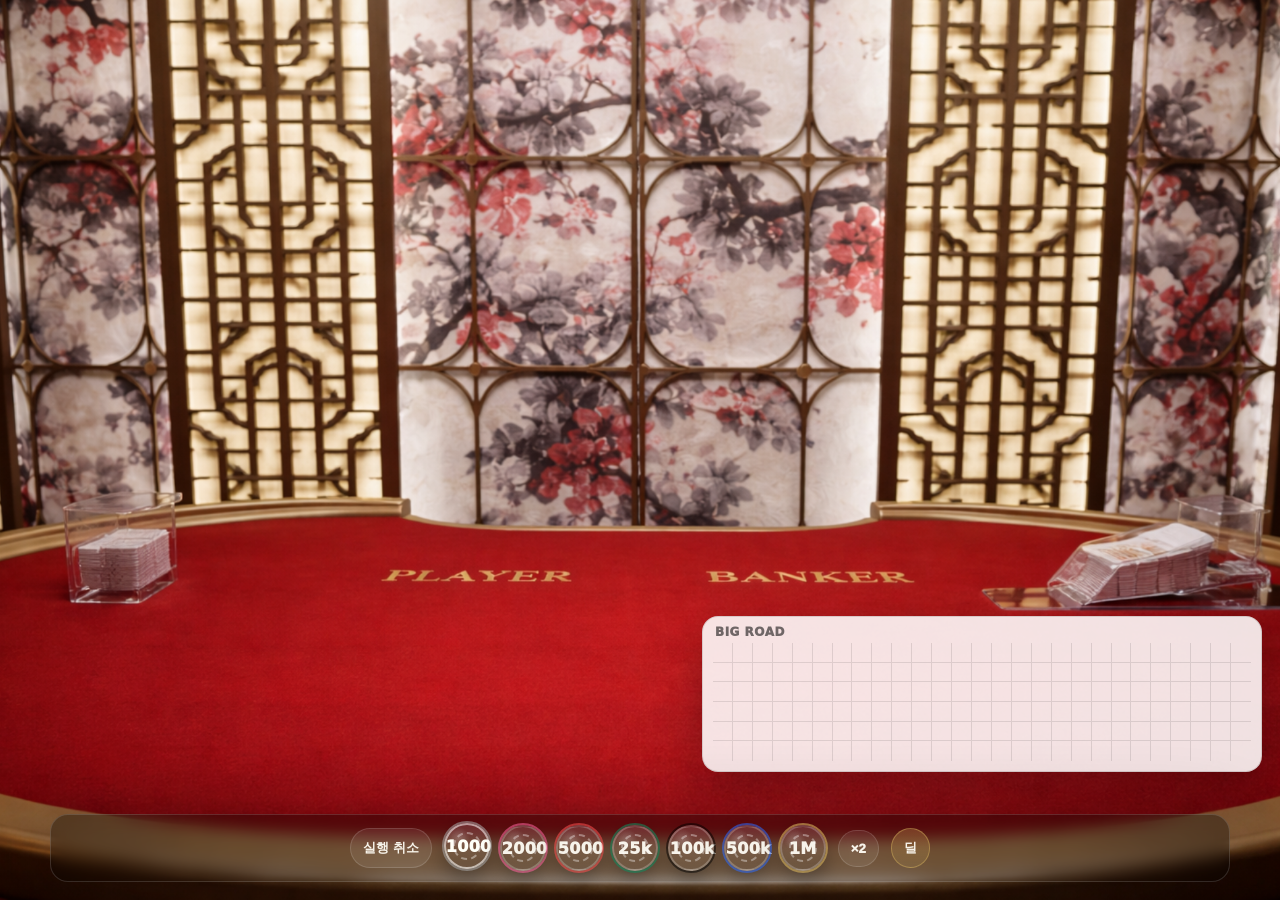
==== game.html @ f364deae "Update game.html" ====
<!doctype html>
<html lang="ko">
<head>
<meta charset="utf-8" />
<meta name="viewport" content="width=device-width, initial-scale=1" />
<title>ACE 바카라 - Evolution Custom (QHD)</title>
<style>
  :root{
    --white:#f7f3ea;
    --glass: rgba(0,0,0,.30);
    --line: rgba(255,255,255,.14);

    --p:#2f6cff;
    --t:#18a76f;
    --b:#e04848;

    --shadow: 0 18px 55px rgba(0,0,0,.35);
    --chipShadow: 0 10px 22px rgba(0,0,0,.35);

    --cardW: 66px;
    --cardH: 92px;

    --cols: 27;
    --rows: 6;

    --safeX: 18px;
    --safeBottom: 18px;
  }

  *{box-sizing:border-box}
  html,body{height:100%}
  body{
    margin:0;
    font-family: ui-sans-serif, system-ui, -apple-system, Segoe UI, Roboto, "Noto Sans KR", Arial;
    color: var(--white);
    overflow:hidden;
    background:#050608;
  }
  .stage{position:relative;width:100%;height:100%}

  /* 배경: 그림자/오버레이 제거(선명) */
  .bg{
    position:absolute; inset:0;
    background-image: url("[data-uri]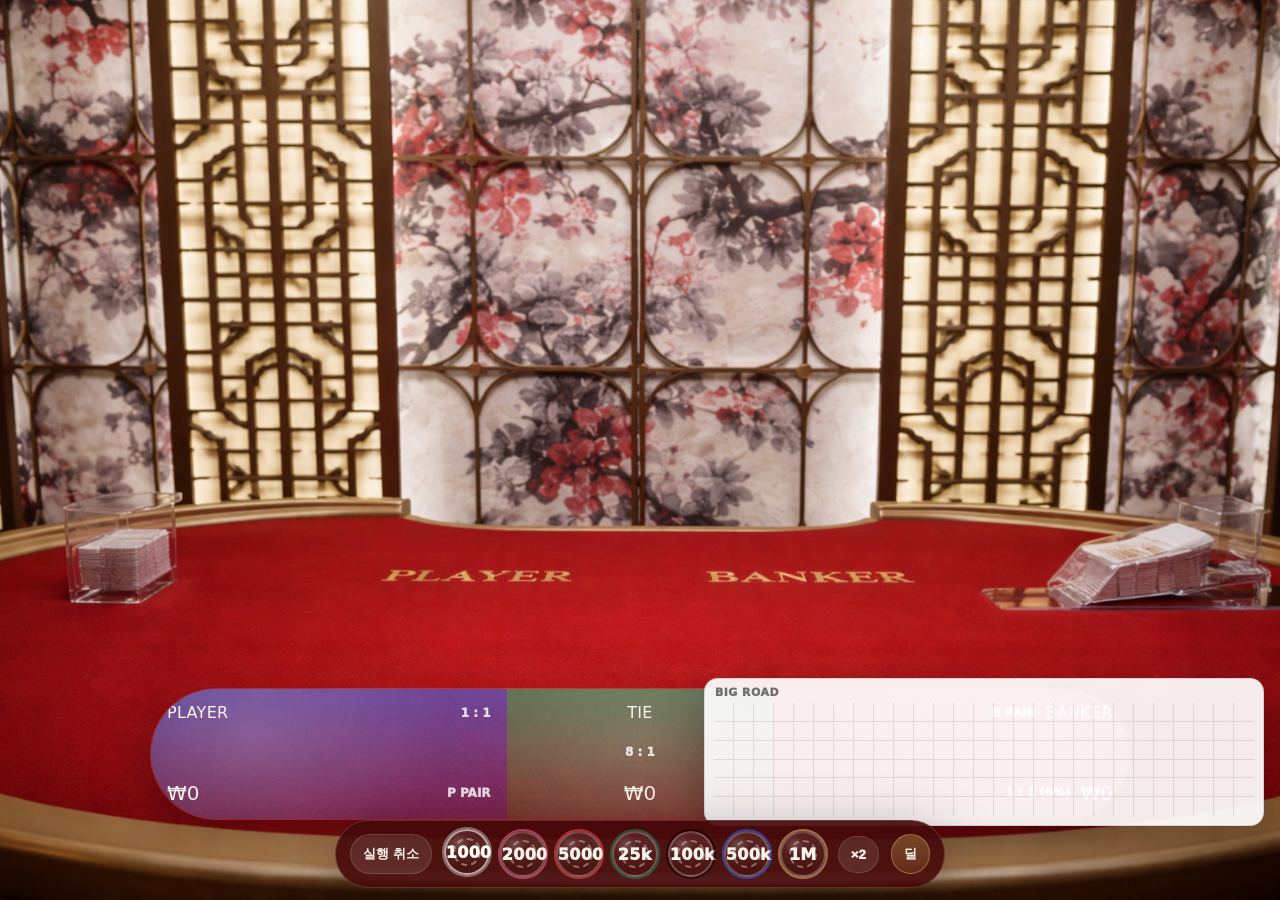
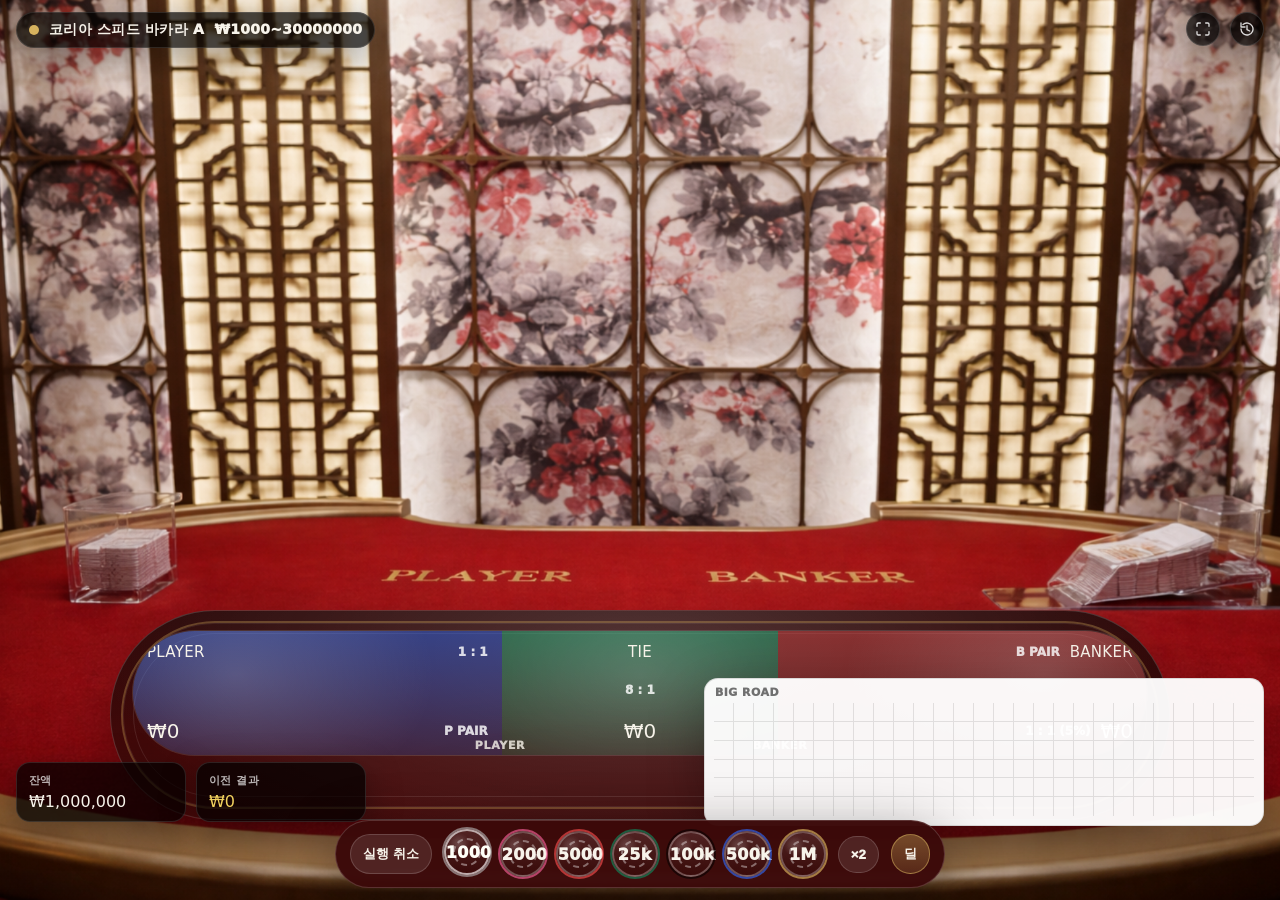
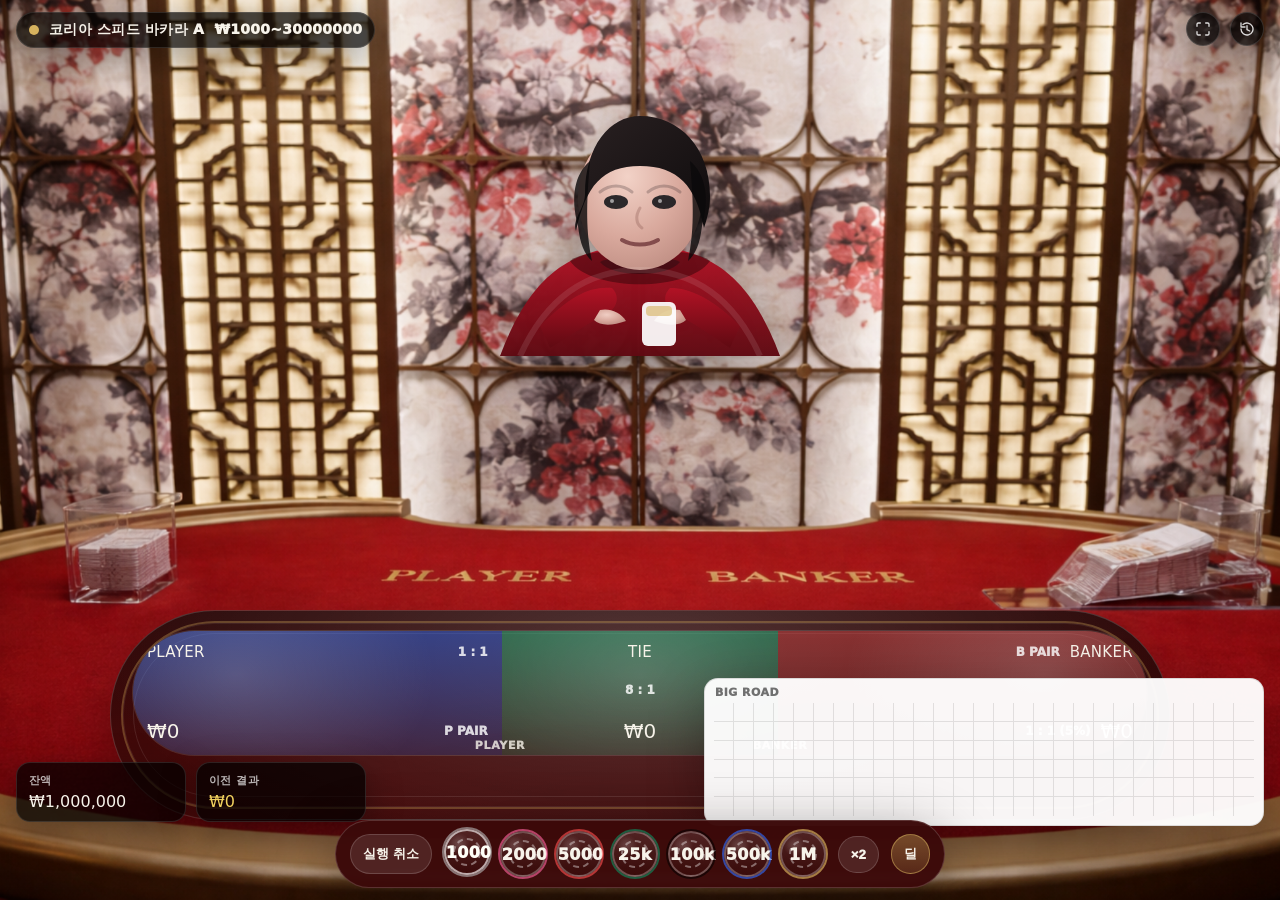
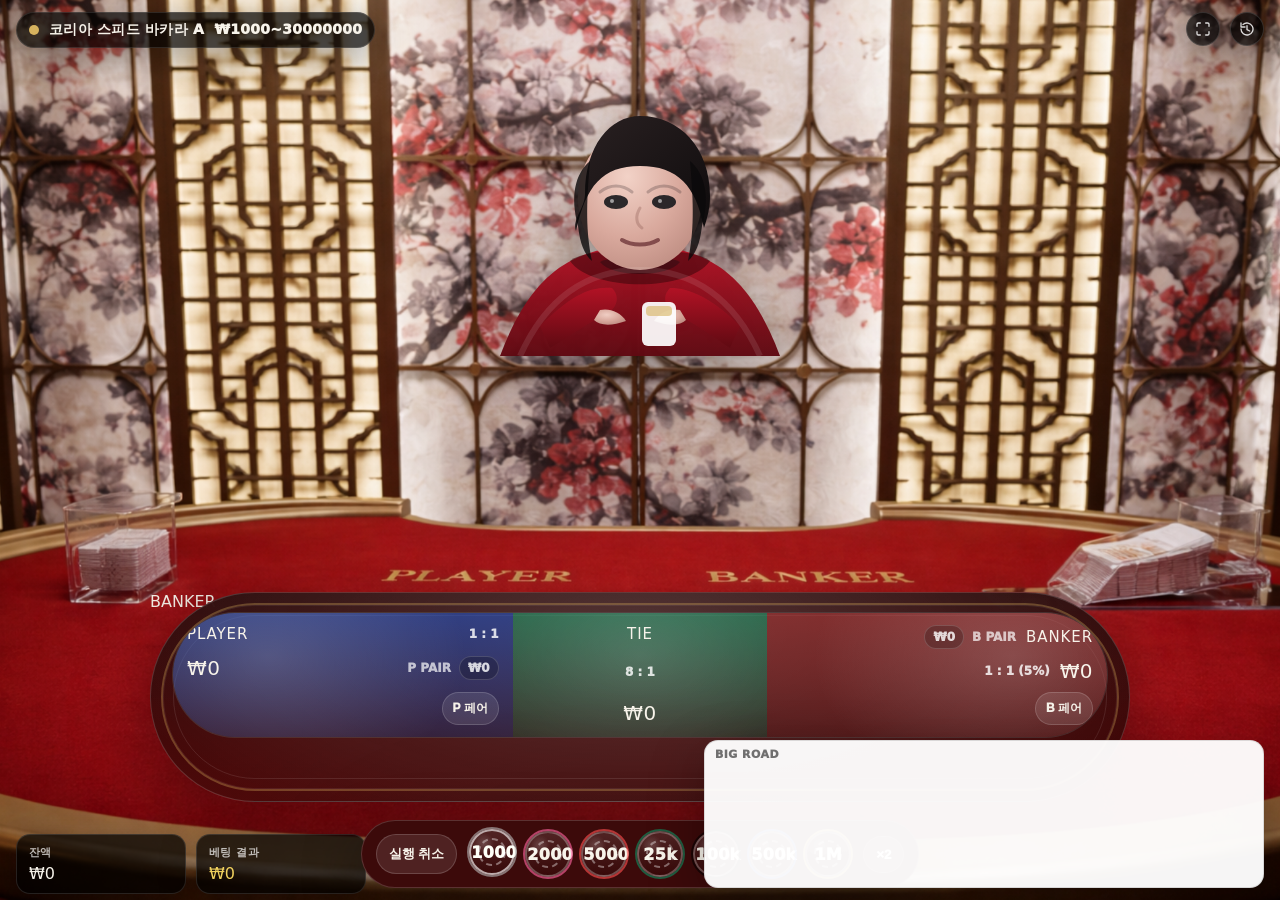
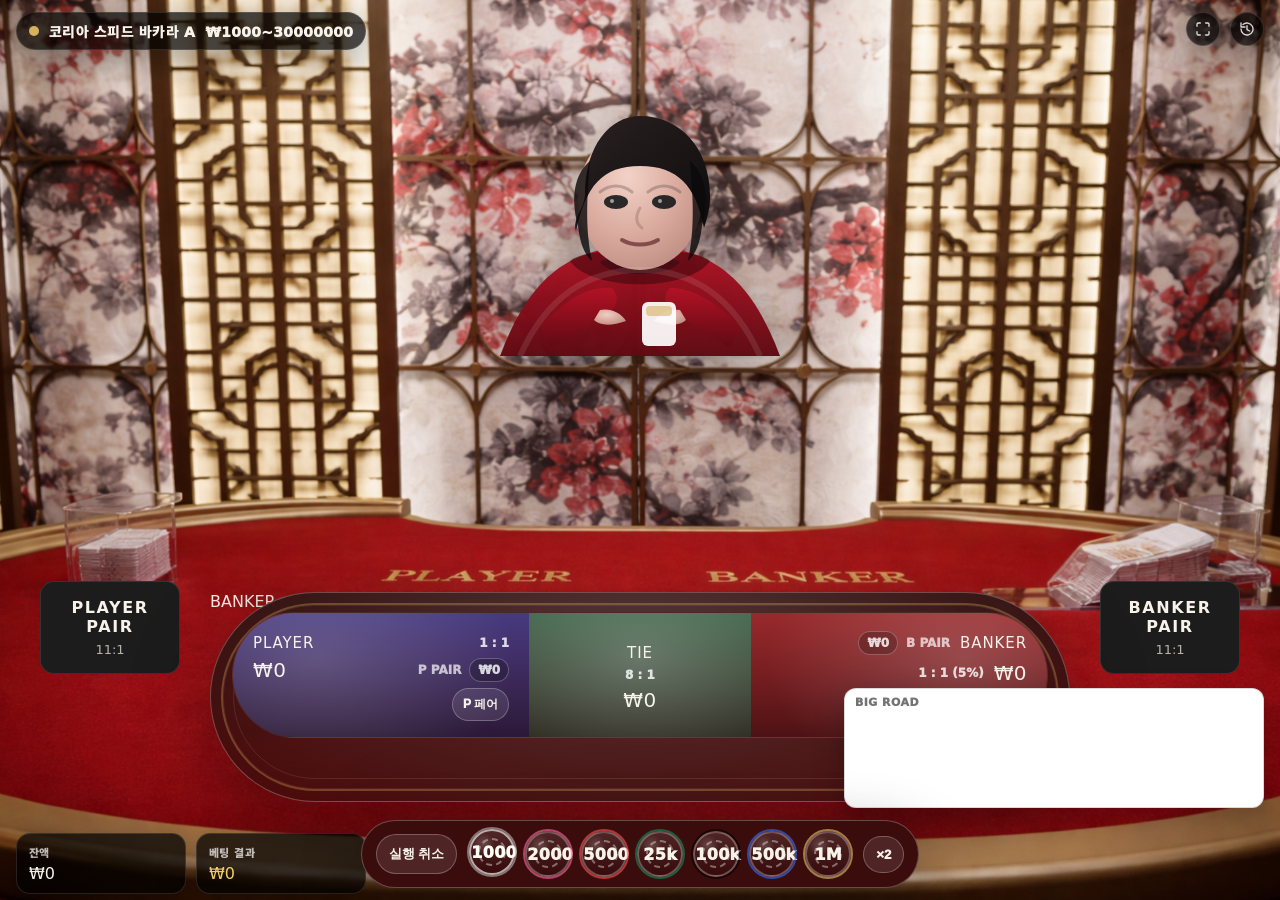
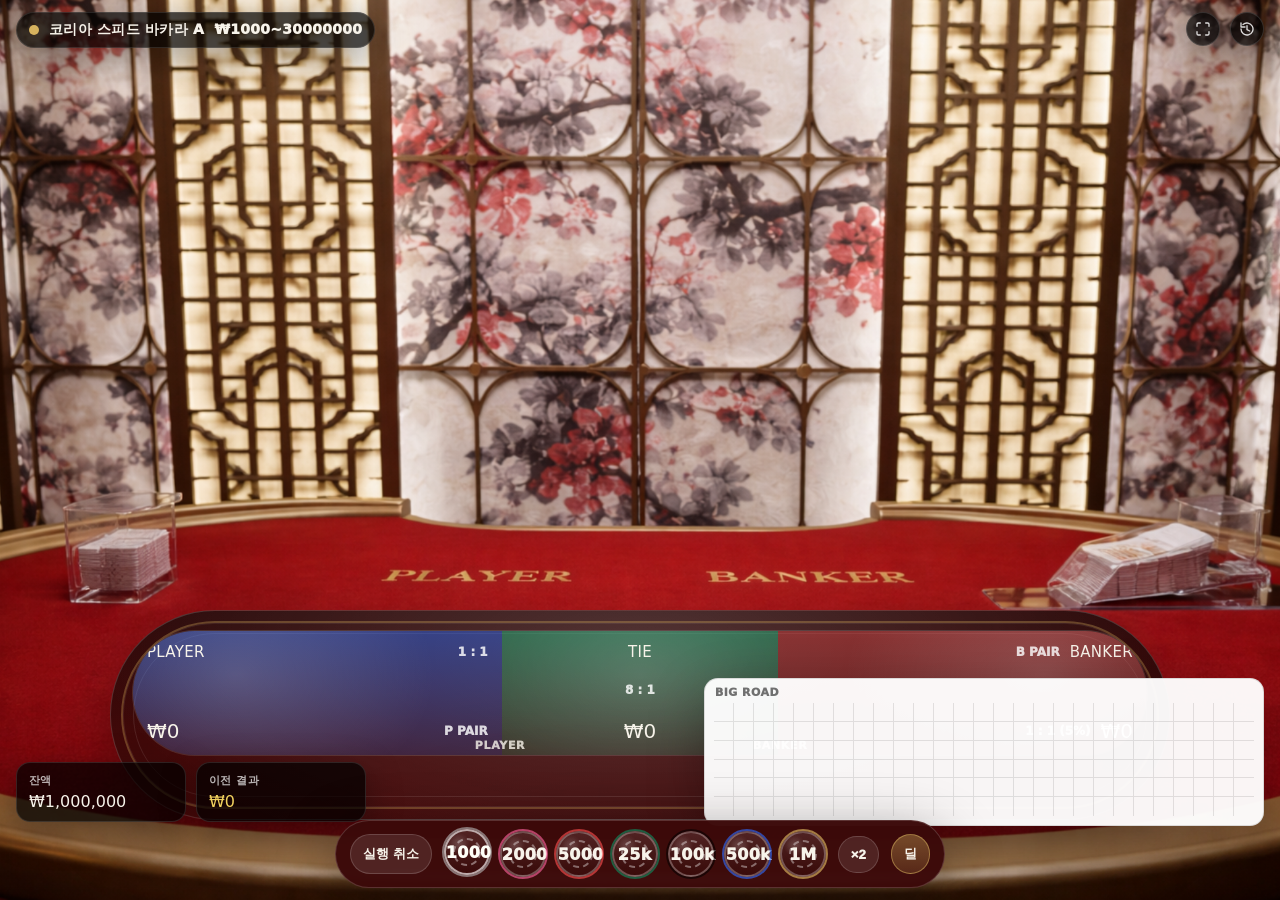
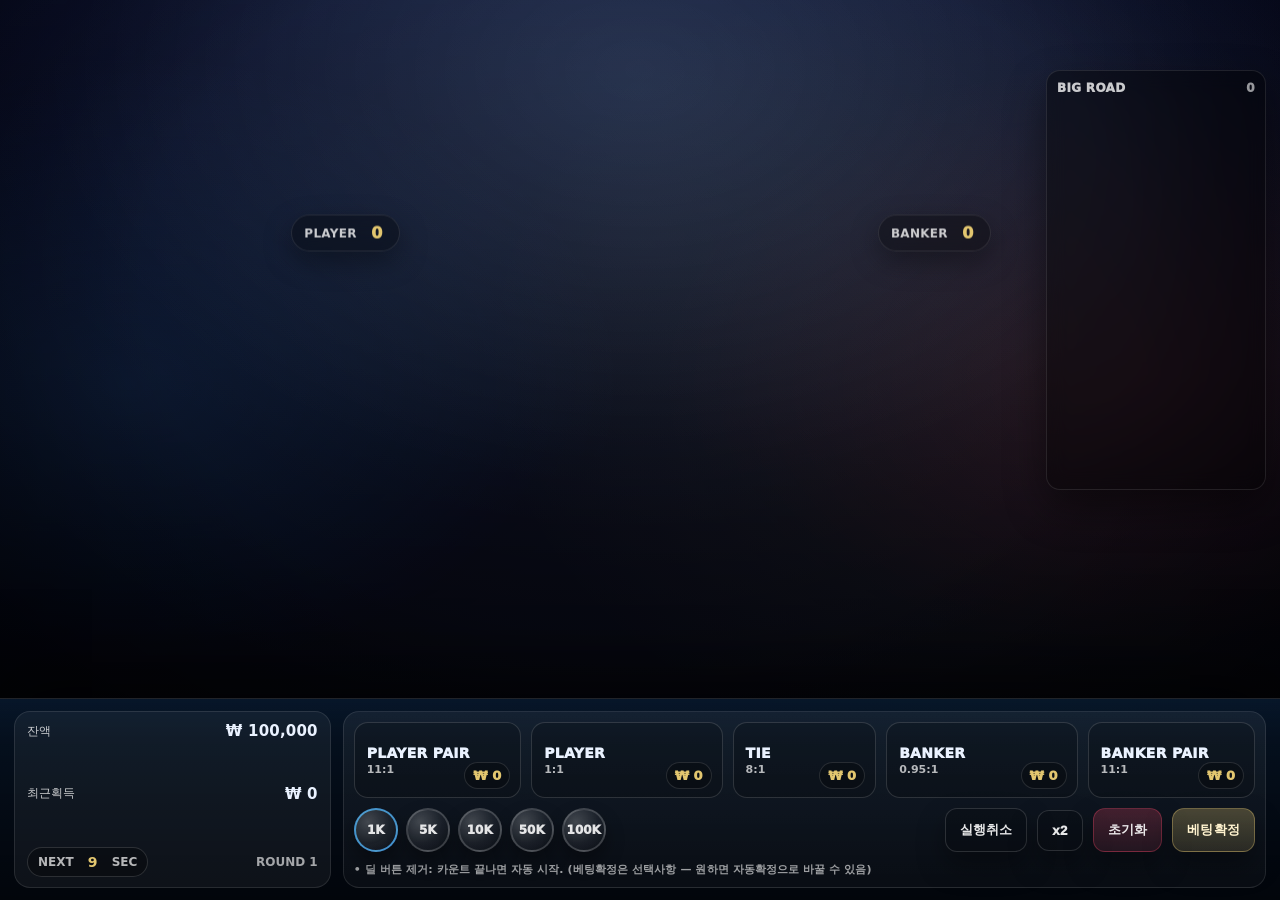
